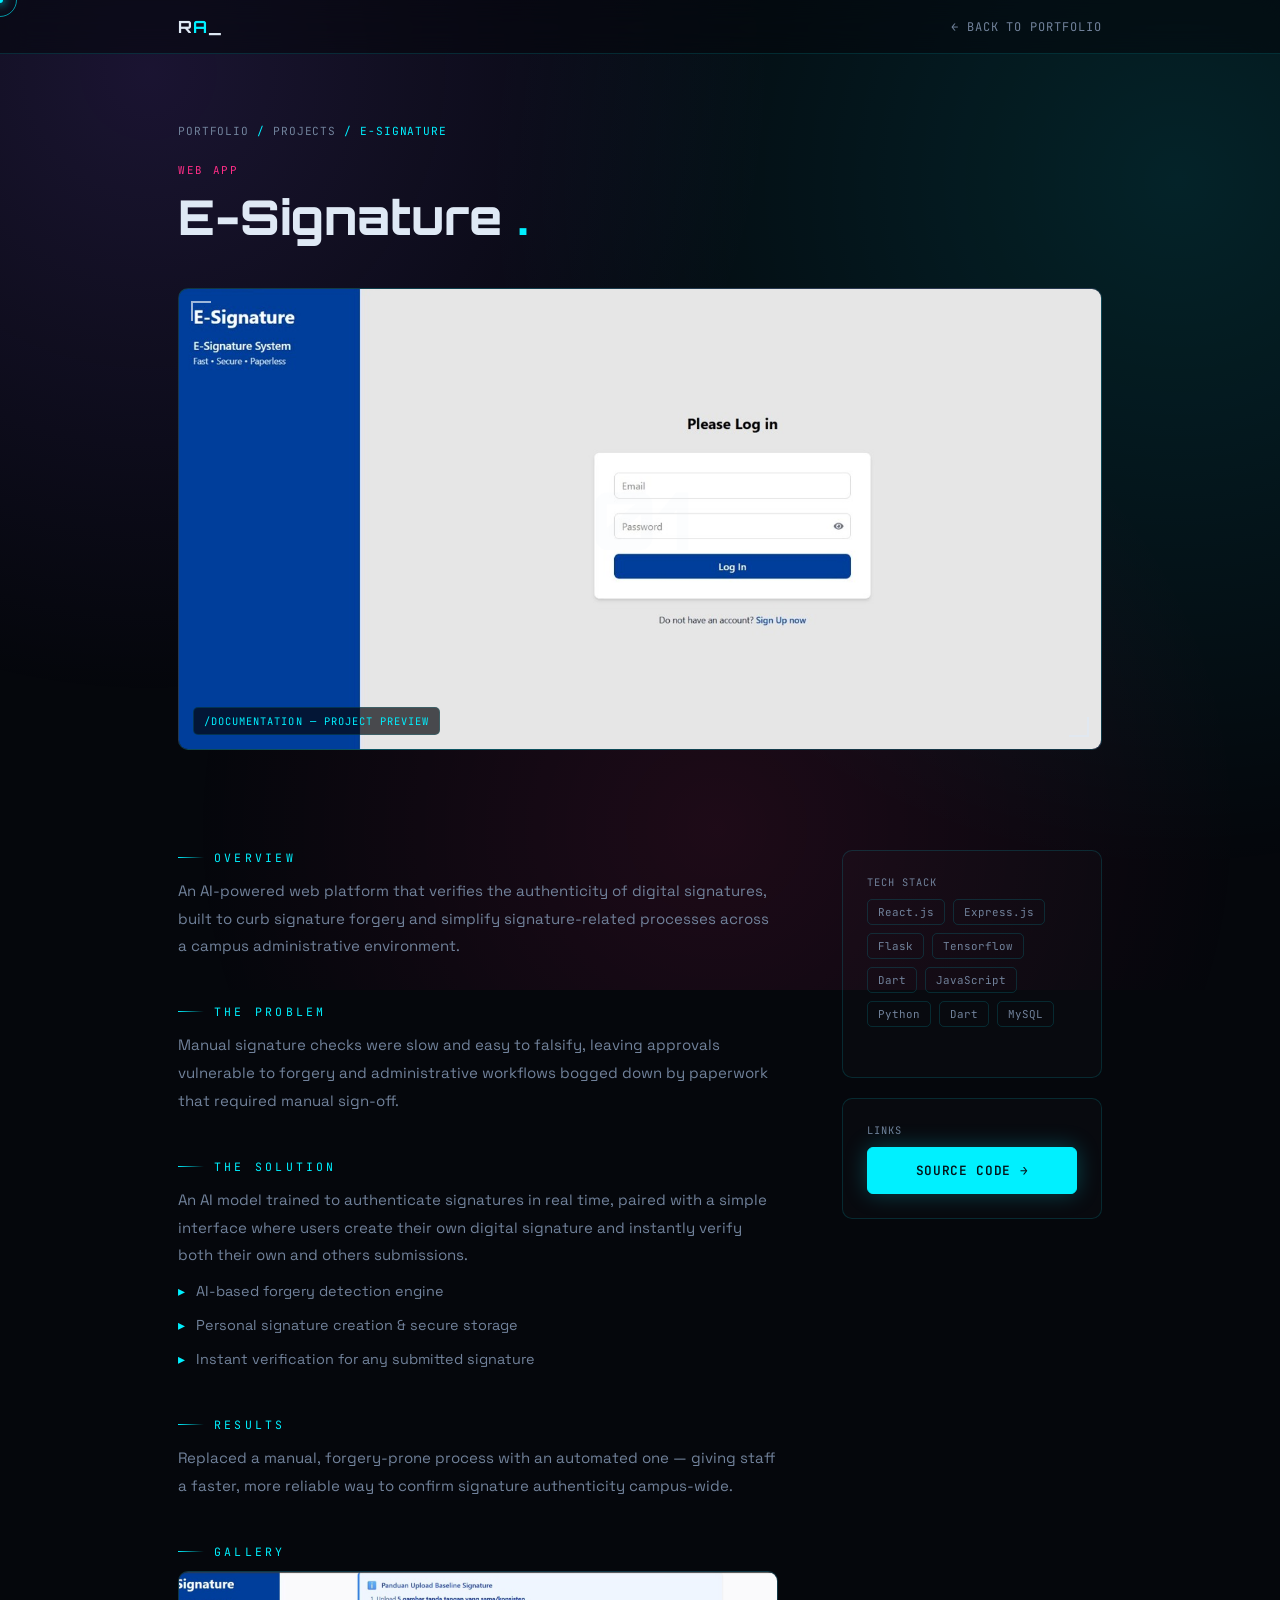
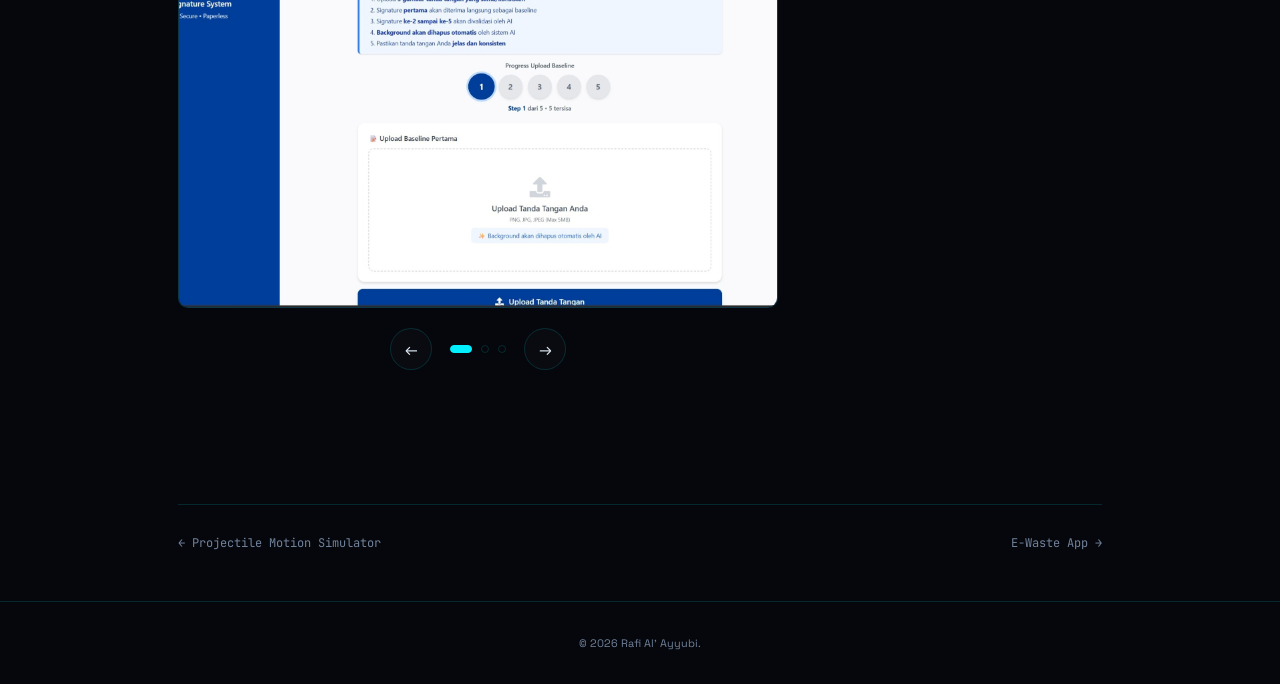
==== project.html @ 1286b6e8 "add files via upload" ====
<!DOCTYPE html>
<html lang="en">
<head>
<meta charset="UTF-8">
<meta name="viewport" content="width=device-width, initial-scale=1.0">
<title>Project Details — Rafi Al' Ayyubi</title>
<link rel="preconnect" href="https://fonts.googleapis.com">
<link href="https://fonts.googleapis.com/css2?family=Orbitron:wght@500;600;700;800&family=Space+Grotesk:wght@400;500;600;700&family=JetBrains+Mono:wght@400;500;600&display=swap" rel="stylesheet">
<link rel="stylesheet" href="css/style.css">
</head>
<body data-page="project">

<div class="decrypt-overlay" id="decryptOverlay">
  <div class="do-inner">
    [ <span id="doText">DECRYPTING_FILE</span> ]
    <div class="do-bar"><div class="do-bar-fill" id="doFill"></div></div>
  </div>
</div>

<div id="cursor-dot"></div>
<div id="cursor-ring"></div>

<header>
  <nav>
    <div class="logo">R<span>A</span>_</div>
    <a href="index.html" class="back-link"><span class="arrow">←</span> Back to Portfolio</a>
  </nav>
</header>

<main>
  <section class="doc-hero">
    <div class="wrap">
      <div class="breadcrumb anim-in" style="--d:.05s">Portfolio <span>/</span> Projects <span>/</span> <span id="crumbTitle">Case Study</span></div>
      <div class="doc-tag anim-in" style="--d:.12s" id="docTag">Web App</div>
      <h1 class="doc-title anim-in" style="--d:.2s" id="docTitle">Project Title <span class="accent">.</span></h1>
      <p class="doc-summary anim-in" style="--d:.3s" id="docSummary">Short project summary goes here.</p>

      <div class="doc-photo anim-in" style="--d:.4s">
        <img class="doc-cover-img" id="docCoverImg" alt="" onerror="this.remove();">
        <div class="glyph" id="docGlyph">01</div>
        <span class="corner tl"></span><span class="corner br"></span>
        <div class="doc-photo-tag">/documentation — project preview</div>
      </div>
    </div>
  </section>

  <section class="wrap doc-body">
    <div class="doc-main">
      <div class="doc-section anim-in" style="--d:.1s">
        <div class="eyebrow">Overview</div>
        <p id="docOverview"></p>
      </div>
      <div class="doc-section anim-in" style="--d:.16s">
        <div class="eyebrow">The Problem</div>
        <p id="docProblem"></p>
      </div>
      <div class="doc-section anim-in" style="--d:.22s">
        <div class="eyebrow">The Solution</div>
        <p id="docSolution"></p>
        <ul id="docSolutionList"></ul>
      </div>
      <div class="doc-section anim-in" style="--d:.28s">
        <div class="eyebrow">Results</div>
        <p id="docResults"></p>
      </div>
      <div class="doc-section anim-in" style="--d:.34s" id="gallerySection">
        <div class="eyebrow">Gallery</div>
        <div class="doc-gallery" id="docGallery">
          <div class="gallery-viewport">
            <div class="glitch-stage" id="galleryStage"></div>
          </div>
          <div class="gallery-controls">
            <button class="c-arrow" id="galPrev" aria-label="Previous image">←</button>
            <div class="carousel-dots" id="galDots"></div>
            <button class="c-arrow" id="galNext" aria-label="Next image">→</button>
          </div>
        </div>
      </div>
    </div>

    <aside class="doc-side anim-in" style="--d:.2s">
      <div class="side-card">
        <div class="k">Tech Stack</div>
        <div class="stack-row" id="docStack"></div>
      </div>
      <div class="side-card">
        <div class="k">Links</div>
        <a href="#" id="sourceLink" class="btn btn-primary">Source Code →</a>
      </div>
    </aside>
  </section>

  <section class="wrap">
    <div class="doc-nav-footer">
      <a href="index.html#projects" id="prevProject">← Previous Project</a>
      <a href="index.html#projects" id="nextProject">Next Project →</a>
    </div>
  </section>
</main>

<footer>
  <p>© 2026 Rafi Al' Ayyubi.</p>
</footer>

<script src="js/cursor.js"></script>
<script src="js/gallery.js"></script>
<script src="js/project.js"></script>
</body>
</html>
---- css/style.css ----
:root{
  --void:#05070c;
  --panel:#0c1119;
  --panel-2:#111826;
  --panel-border: rgba(0,240,255,.14);
  --cyan:#00f0ff;
  --magenta:#ff2d87;
  --violet:#8b5cf6;
  --text:#dfe9f5;
  --muted:#71829b;
  --mono:'JetBrains Mono', monospace;
  --display:'Orbitron', sans-serif;
  --body:'Space Grotesk', sans-serif;
  --radius: 10px;
  --maxw: 1180px;
}

body[data-page="project"], body[data-page="resume"]{ --maxw: 980px; }

*{margin:0;padding:0;box-sizing:border-box;}
html{scroll-behavior:smooth;}

body{
  background:var(--void);
  color:var(--text);
  font-family:var(--body);
  overflow-x:hidden;
  cursor:none;
}
body::before{
  content:'';
  position:fixed; inset:-10%;
  z-index:-1;
  background-image:
    radial-gradient(circle at 18% 15%, rgba(139,92,246,.16), transparent 40%),
    radial-gradient(circle at 85% 25%, rgba(0,240,255,.12), transparent 45%),
    radial-gradient(circle at 55% 85%, rgba(255,45,135,.10), transparent 42%);
  animation: ambientDrift 26s ease-in-out infinite alternate;
  pointer-events:none;
}
@keyframes ambientDrift{
  0%{ transform:translate(0,0) scale(1); }
  100%{ transform:translate(-3%,3%) scale(1.08); }
}

@media (hover:none), (pointer:coarse){ body{cursor:auto;} }

::selection{background:var(--magenta); color:#05070c;}

a{color:inherit; text-decoration:none;}
ul{list-style:none;}
img{max-width:100%; display:block;}
button{font-family:inherit; cursor:none;}
@media (hover:none), (pointer:coarse){ button{cursor:pointer;} }

.wrap{max-width:var(--maxw); margin:0 auto; padding:0 28px;}

.eyebrow{
  font-family:var(--mono);
  font-size:.72rem;
  letter-spacing:.28em;
  text-transform:uppercase;
  color:var(--cyan);
  display:flex; align-items:center; gap:10px;
  margin-bottom:14px;
}
.eyebrow::before{
  content:'';
  width:26px; height:1px;
  background:linear-gradient(90deg, var(--cyan), transparent);
  animation: lineGlow 4.2s ease-in-out infinite;
}
@keyframes lineGlow{ 0%,100%{opacity:.5;} 50%{opacity:1;} }

.section-title{
  font-family:var(--display);
  font-weight:700;
  font-size:clamp(1.7rem, 3.4vw, 2.5rem);
  letter-spacing:.01em;
  line-height:1.15;
}
.section-title span{color:var(--cyan);}

.section{
  padding:120px 0;
  position:relative;
  border-top:1px solid rgba(255,255,255,.04);
}

.reveal{opacity:0; transform:translateY(28px); transition:opacity .7s ease, transform .7s ease;}
.reveal.in{opacity:1; transform:translateY(0);}


.anim-in{ opacity:0; transform:translateY(24px); }
body.loaded .anim-in{
  animation: fadeUp .8s cubic-bezier(.16,.84,.44,1) forwards;
  animation-delay: var(--d, 0s);
}
@keyframes fadeUp{ to{ opacity:1; transform:none; } }

@media (prefers-reduced-motion: reduce){
  *{animation:none !important; transition:none !important;}
  .reveal, .anim-in{opacity:1 !important; transform:none !important;}
  #preloader, .page-transition, .decrypt-overlay, .scan-overlay, .scan-line{display:none !important;}
  .resume-sheet{clip-path:none !important;}
}


#preloader{
  position:fixed; inset:0; z-index:10001;
  background:var(--void);
  display:flex; align-items:center; justify-content:center;
  transition:opacity .6s ease, visibility .6s ease;
}
#preloader.done{ opacity:0; visibility:hidden; pointer-events:none; }
.pre-inner{text-align:center;}
.pre-logo{font-family:var(--display); font-weight:700; font-size:1.7rem; margin-bottom:20px; letter-spacing:.05em;}
.pre-logo span{color:var(--cyan);}
.pre-line{font-family:var(--mono); font-size:.78rem; color:var(--muted); margin-bottom:18px;}
.pre-bar{width:220px; height:2px; background:var(--panel-2); margin:0 auto; overflow:hidden; border-radius:2px;}
.pre-bar-fill{height:100%; width:0%; background:linear-gradient(90deg,var(--violet),var(--cyan)); box-shadow:0 0 10px var(--cyan);}
.pre-pct{font-family:var(--mono); font-size:.68rem; color:var(--cyan); margin-top:10px; letter-spacing:.1em;}


.page-transition{
  position:fixed; inset:0; z-index:10000;
  background:var(--void);
  display:flex; align-items:center; justify-content:center;
  clip-path: circle(0% at 50% 50%);
  transition: clip-path .6s cubic-bezier(.65,0,.35,1);
  pointer-events:none;
}
.page-transition.active{ clip-path: circle(150% at 50% 50%); pointer-events:all; }
.pt-inner{ text-align:center; font-family:var(--mono); color:var(--cyan); letter-spacing:.14em; text-transform:uppercase; font-size:.8rem; }
.pt-bar{ width:220px; height:2px; background:var(--panel-2); margin:14px auto 0; overflow:hidden; border-radius:2px; }
.pt-bar-fill{ height:100%; width:0%; background:linear-gradient(90deg,var(--cyan),var(--magenta)); box-shadow:0 0 10px var(--cyan); transition:width .2s linear; }


.decrypt-overlay{
  position:fixed; inset:0; z-index:10000; background:var(--void);
  display:flex; align-items:center; justify-content:center;
  clip-path: circle(150% at 50% 50%);
  transition: clip-path .65s cubic-bezier(.65,0,.35,1);
}
.decrypt-overlay.reveal{ clip-path: circle(0% at 50% 50%); }
.do-inner{ text-align:center; font-family:var(--mono); color:var(--cyan); letter-spacing:.14em; text-transform:uppercase; font-size:.8rem; }
.do-bar{ width:220px; height:2px; background:var(--panel-2); margin:14px auto 0; overflow:hidden; border-radius:2px; }
.do-bar-fill{ height:100%; width:0%; background:linear-gradient(90deg,var(--cyan),var(--magenta)); box-shadow:0 0 10px var(--cyan); transition:width .18s linear; }


.scan-overlay{
  position:fixed; inset:0; z-index:10000; background:var(--void);
  display:flex; align-items:center; justify-content:center;
  clip-path: inset(0 0 0 0);
  transition: clip-path .9s cubic-bezier(.65,0,.35,1);
}
.scan-overlay.reveal{ clip-path: inset(100% 0 0 0); }
.so-inner{
  position:relative; z-index:2; text-align:center; font-family:var(--mono);
  color:var(--cyan); letter-spacing:.14em; text-transform:uppercase; font-size:.8rem;
}
.so-bar{ width:220px; height:2px; background:var(--panel-2); margin:14px auto 0; overflow:hidden; border-radius:2px; }
.so-bar-fill{ height:100%; width:0%; background:linear-gradient(90deg,var(--cyan),var(--magenta)); box-shadow:0 0 10px var(--cyan); transition:width .18s linear; }


#cursor-dot, #cursor-ring{
  position:fixed; top:0; left:0;
  pointer-events:none;
  border-radius:50%;
  z-index:9999;
  transform:translate(-50%,-50%);
}
#cursor-dot{
  width:6px; height:6px;
  background:var(--cyan);
  box-shadow:0 0 8px var(--cyan), 0 0 16px var(--cyan);
}
#cursor-ring{
  width:34px; height:34px;
  border:1px solid var(--cyan);
  opacity:.6;
  transition:width .2s, height .2s, border-color .2s, opacity .2s;
}
#cursor-ring.active{
  width:52px; height:52px;
  border-color:var(--magenta);
  background:rgba(255,45,135,.06);
}
@media (hover:none), (pointer:coarse){
  #cursor-dot, #cursor-ring{display:none;}
}


#scroll-progress{
  position:fixed; top:0; left:0; height:2px; width:0%;
  background:linear-gradient(90deg, var(--cyan), var(--violet), var(--magenta));
  box-shadow:0 0 10px var(--cyan);
  z-index:9998;
}


header{
  position:fixed; top:0; left:0; right:0; z-index:500;
  backdrop-filter: blur(14px);
  background:rgba(5,7,12,.55);
  border-bottom:1px solid var(--panel-border);
}
body[data-page="project"] header, body[data-page="resume"] header{ position:sticky; }

nav{
  max-width:var(--maxw); margin:0 auto; padding:16px 28px;
  display:flex; align-items:center; justify-content:space-between;
}
.logo{
  font-family:var(--display); font-weight:700; font-size:1.05rem;
  letter-spacing:.05em;
}
.logo span{color:var(--cyan);}
.nav-links{display:flex; gap:34px; align-items:center;}
.nav-links a{
  font-family:var(--mono); font-size:.78rem; letter-spacing:.08em;
  text-transform:uppercase; color:var(--muted);
  position:relative; padding-bottom:4px;
  transition:color .25s;
}
.nav-links a::after{
  content:''; position:absolute; left:0; bottom:0; height:1px; width:0;
  background:var(--cyan); box-shadow:0 0 8px var(--cyan);
  transition:width .25s;
}
.nav-links a:hover, .nav-links a.active{color:var(--text);}
.nav-links a:hover::after, .nav-links a.active::after{width:100%;}

.status-pill{
  display:flex; align-items:center; gap:8px;
  font-family:var(--mono); font-size:.68rem; letter-spacing:.1em;
  color:var(--muted); text-transform:uppercase;
  border:1px solid var(--panel-border); padding:6px 12px; border-radius:20px;
}
.status-dot{
  width:7px; height:7px; border-radius:50%; background:#3cff9a;
  box-shadow:0 0 8px #3cff9a;
  animation:blink 1.6s infinite;
}
@keyframes blink{ 0%,100%{opacity:1;} 50%{opacity:.25;} }

.menu-toggle{display:none; flex-direction:column; gap:5px; background:none; border:none;}
.menu-toggle span{width:22px; height:2px; background:var(--cyan);}

.back-link{
  font-family:var(--mono); font-size:.75rem; letter-spacing:.08em; text-transform:uppercase;
  color:var(--muted); display:flex; align-items:center; gap:8px; transition:color .25s;
}
.back-link:hover{color:var(--cyan);}
.back-link .arrow{animation:arrowNudgeBack 1.8s ease-in-out infinite; display:inline-block;}
@keyframes arrowNudgeBack{ 0%,100%{transform:translateX(0);} 50%{transform:translateX(-5px);} }

@media (max-width: 860px){
  .nav-links{
    position:fixed; top:64px; right:0; left:0;
    background:var(--panel); border-bottom:1px solid var(--panel-border);
    flex-direction:column; padding:24px 28px; gap:20px;
    transform:translateY(-140%); transition:transform .35s ease;
  }
  .nav-links.open{transform:translateY(0);}
  .menu-toggle{display:flex;}
  .status-pill{display:none;}
}


.btn{
  font-family:var(--mono); font-size:.8rem; letter-spacing:.05em; text-transform:uppercase;
  padding:14px 26px; border-radius:6px; display:inline-flex; align-items:center; justify-content:center; gap:10px;
  transition:transform .25s, box-shadow .25s, background .25s, color .25s;
}
.btn-primary{
  background:var(--cyan); color:#04141a; font-weight:600; border:1px solid var(--cyan);
  box-shadow:0 0 22px rgba(0,240,255,.25);
}
.btn-primary:hover{transform:translateY(-3px); box-shadow:0 8px 30px rgba(0,240,255,.45);}
.btn-ghost{
  border:1px solid var(--panel-border); color:var(--text); background:rgba(255,255,255,.02);
}
.btn-ghost:hover{border-color:var(--cyan); color:var(--cyan); transform:translateY(-3px);}


.hero{
  min-height:100vh;
  display:flex; align-items:center;
  padding:140px 0 80px;
  position:relative;
}
.hero::before{
  content:'';
  position:absolute; inset:0;
  background-image:
    linear-gradient(rgba(0,240,255,.05) 1px, transparent 1px),
    linear-gradient(90deg, rgba(0,240,255,.05) 1px, transparent 1px);
  background-size:42px 42px;
  mask-image: radial-gradient(ellipse 60% 60% at 50% 40%, black 10%, transparent 75%);
  pointer-events:none;
  animation: gridDrift 34s linear infinite;
}
@keyframes gridDrift{ to{ background-position:42px 42px; } }
.hero-inner{position:relative; z-index:2; max-width:820px;}

.term-bar{
  display:inline-flex; align-items:center; gap:7px;
  font-family:var(--mono); font-size:.7rem; color:var(--muted);
  border:1px solid var(--panel-border); border-radius:6px 6px 0 0;
  background:var(--panel); padding:8px 14px; margin-bottom:0;
}
.term-dot{width:8px; height:8px; border-radius:50%;}
.term-dot.r{background:#ff5f56;} .term-dot.y{background:#ffbd2e;} .term-dot.g{background:#27c93f;}

.term-line{
  font-family:var(--mono); font-size:.85rem; color:var(--cyan);
  background:var(--panel); border:1px solid var(--panel-border); border-top:none;
  padding:10px 14px 22px; border-radius:0 0 6px 6px; margin-bottom:26px;
}
.term-line .prompt{color:var(--muted);}
#term-type::after{
  content:'▍'; margin-left:2px; color:var(--cyan); animation:caret 1s step-end infinite;
}
@keyframes caret{ 50%{opacity:0;} }

.hero h1{
  font-family:var(--display); font-weight:800;
  font-size:clamp(2.6rem, 7vw, 4.6rem);
  line-height:1.04; letter-spacing:.01em;
  position:relative; display:inline-block;
}
.hero h1 .glitch{
  position:relative;
  background:linear-gradient(120deg, var(--cyan), var(--violet) 55%, var(--magenta));
  -webkit-background-clip:text; background-clip:text; color:transparent;
}
.hero h1 .glitch::before, .hero h1 .glitch::after{
  content:attr(data-text);
  position:absolute; left:0; top:0; width:100%; height:100%;
  background:linear-gradient(120deg, var(--cyan), var(--violet) 55%, var(--magenta));
  -webkit-background-clip:text; background-clip:text; color:transparent;
  opacity:.7;
}
.hero h1 .glitch::before{ animation:glitch-1 4.5s infinite linear; clip-path: inset(0 0 55% 0); }
.hero h1 .glitch::after{ animation:glitch-2 4.5s infinite linear; clip-path: inset(55% 0 0 0); }
@keyframes glitch-1{
  0%,90%,100%{transform:translate(0,0);} 91%{transform:translate(-3px,-1px);} 93%{transform:translate(3px,1px);} 95%{transform:translate(-2px,1px);} 97%{transform:translate(2px,-1px);}
}
@keyframes glitch-2{
  0%,90%,100%{transform:translate(0,0);} 91%{transform:translate(3px,1px);} 93%{transform:translate(-3px,-1px);} 95%{transform:translate(2px,-1px);} 97%{transform:translate(-2px,1px);}
}

.role-line{
  font-family:var(--mono); font-size:clamp(1rem,2.2vw,1.25rem);
  color:var(--muted); margin:20px 0 26px;
}
.role-line span{color:var(--text);}
#role-type::after{
  content:'|'; color:var(--magenta); margin-left:2px; animation:caret 1s step-end infinite;
}

.hero p.lede{
  color:var(--muted); font-size:1.02rem; line-height:1.75; max-width:560px; margin-bottom:36px;
}

.btn-row{display:flex; gap:16px; flex-wrap:wrap;}

.scroll-cue{
  position:absolute; bottom:26px; left:50%; transform:translateX(-50%);
  font-family:var(--mono); font-size:.65rem; letter-spacing:.2em; color:var(--muted);
  text-align:center;
}
.scroll-cue .line{width:1px; height:34px; background:linear-gradient(var(--cyan), transparent); margin:8px auto 0; animation:cue 2s infinite;}
@keyframes cue{0%{opacity:0;} 30%{opacity:1;} 100%{opacity:0; transform:scaleY(1.1);}}


.about-grid{
  display:grid; grid-template-columns: 300px 1fr; gap:64px; align-items:start;
}
@media (max-width: 760px){ .about-grid{grid-template-columns:1fr; gap:40px;} }

.photo-frame{
  position:relative; width:100%; aspect-ratio:1/1.05;
  border:1px solid var(--panel-border); border-radius:var(--radius);
  background:linear-gradient(160deg, var(--panel), var(--panel-2));
  display:flex; align-items:center; justify-content:center;
  overflow:hidden;
}
.photo-frame img{width:100%; height:100%; object-fit:cover;}
.photo-frame .avatar-placeholder{
  width:100%; height:100%;
  display:flex; align-items:center; justify-content:center;
  color:var(--cyan); opacity:.5;
}
.photo-frame .avatar-placeholder svg{width:44%; height:44%;}
.corner{
  position:absolute; width:18px; height:18px; border-color:var(--cyan); opacity:.8;
  animation: cornerPulse 3.6s ease-in-out infinite;
}
.corner.tl{top:10px; left:10px; border-top:2px solid; border-left:2px solid;}
.corner.tr{top:10px; right:10px; border-top:2px solid; border-right:2px solid; animation-delay:.4s;}
.corner.bl{bottom:10px; left:10px; border-bottom:2px solid; border-left:2px solid; animation-delay:.8s;}
.corner.br{bottom:10px; right:10px; border-bottom:2px solid; border-right:2px solid; animation-delay:1.2s;}
@keyframes cornerPulse{ 0%,100%{opacity:.45;} 50%{opacity:1;} }
.photo-tag{
  position:absolute; bottom:14px; left:14px; right:14px;
  font-family:var(--mono); font-size:.65rem; color:var(--cyan);
  letter-spacing:.1em; text-transform:uppercase;
  background:rgba(5,7,12,.7); border:1px solid var(--panel-border);
  padding:6px 10px; border-radius:5px;
}

.about-copy h3{
  font-family:var(--display); font-size:1.05rem; color:var(--text); margin-bottom:6px;
}
.about-copy .name-big{
  font-family:var(--display); font-weight:700; font-size:clamp(1.6rem,3vw,2.1rem);
  margin-bottom:18px;
}
.about-copy .name-big .accent{color:var(--cyan);}
.about-copy p{color:var(--muted); line-height:1.85; margin-bottom:16px; font-size:.98rem;}
.about-copy p strong{color:var(--text); font-weight:600;}

.meta-grid{
  display:grid; grid-template-columns:repeat(2,1fr); gap:14px; margin-top:28px;
}
.meta-item{
  border:1px solid var(--panel-border); border-radius:8px; padding:14px 16px;
  background:rgba(255,255,255,.015);
}
.meta-item .k{font-family:var(--mono); font-size:.65rem; color:var(--muted); text-transform:uppercase; letter-spacing:.1em; margin-bottom:6px;}
.meta-item .v{font-size:.92rem; color:var(--text); font-weight:500;}

/* stats strip */
.stats-strip{
  margin-top:56px; display:grid; grid-template-columns:repeat(2,1fr); gap:1px;
  border:1px solid var(--panel-border); border-radius:var(--radius); overflow:hidden;
}
.stat{
  background:var(--panel); padding:26px 18px; text-align:center;
}
.stat .num{
  font-family:var(--display); font-weight:700; font-size:clamp(1.6rem,3vw,2.2rem); color:var(--cyan);
}
.stat .lbl{font-family:var(--mono); font-size:.65rem; letter-spacing:.08em; text-transform:uppercase; color:var(--muted); margin-top:6px;}
@media (max-width:640px){ .stats-strip{grid-template-columns:repeat(2,1fr);} }


.skills-grid{display:grid; grid-template-columns:1fr 1fr; gap:34px 56px; margin-top:50px;}
@media (max-width:700px){ .skills-grid{grid-template-columns:1fr;} }

.skill-row .top{display:flex; justify-content:space-between; align-items:baseline; margin-bottom:10px;}
.skill-row .name{font-family:var(--body); font-weight:600; font-size:.95rem;}
.skill-row .pct{font-family:var(--mono); font-size:.8rem; color:var(--cyan);}
.bar-track{
  position:relative; width:100%; height:8px; border-radius:5px;
  background:var(--panel-2); border:1px solid var(--panel-border); overflow:hidden;
}
.bar-fill{
  position:absolute; left:0; top:0; height:100%; width:0%;
  border-radius:5px;
  background:linear-gradient(90deg, var(--violet), var(--cyan));
  box-shadow:0 0 12px rgba(0,240,255,.5);
  transition:width 1.4s cubic-bezier(.17,.84,.44,1);
}
.bar-fill::after{
  content:'';
  position:absolute; top:0; bottom:0; width:40%;
  background:linear-gradient(90deg, transparent, rgba(255,255,255,.55), transparent);
  animation:sheen 2.6s linear infinite;
}
@keyframes sheen{ 0%{ left:-40%; } 100%{ left:110%; } }

.tool-cloud{margin-top:60px;}
.tool-cloud .eyebrow{margin-bottom:20px;}
.tool-list{display:flex; flex-wrap:wrap; gap:12px;}
.tool-chip{
  font-family:var(--mono); font-size:.78rem; padding:9px 16px; border-radius:20px;
  border:1px solid var(--panel-border); color:var(--muted);
  transition:border-color .25s, color .25s, transform .25s;
  animation: chipBreathe 5s ease-in-out infinite;
}
.tool-chip:nth-child(2n){animation-delay:.6s;}
.tool-chip:nth-child(3n){animation-delay:1.2s;}
.tool-chip:nth-child(4n){animation-delay:1.8s;}
@keyframes chipBreathe{ 0%,100%{border-color:var(--panel-border);} 50%{border-color:rgba(0,240,255,.4);} }
.tool-chip:hover{border-color:var(--magenta); color:var(--text); transform:translateY(-2px);}


.carousel{position:relative; margin-top:50px;}
.carousel-viewport{overflow:hidden; border-radius:var(--radius);}
.carousel-track{display:flex; transition:transform .6s cubic-bezier(.65,0,.35,1);}
.slide{
  min-width:100%;
  display:grid; grid-template-columns:1.05fr 1fr; gap:0;
  border:1px solid var(--panel-border); border-radius:var(--radius); overflow:hidden;
  background:var(--panel);
  cursor:pointer;
  transition:border-color .3s;
}
.slide:hover{border-color:rgba(0,240,255,.35);}
@media (max-width:760px){ .slide{grid-template-columns:1fr;} }

.slide-visual{
  position:relative; min-height:280px; overflow:hidden;
  background:
    radial-gradient(circle at 30% 20%, rgba(0,240,255,.25), transparent 55%),
    radial-gradient(circle at 80% 80%, rgba(255,45,135,.22), transparent 55%),
    var(--panel-2);
  display:flex; align-items:center; justify-content:center;
}
.slide-visual::before{
  content:'';
  position:absolute; inset:0;
  background-image:linear-gradient(rgba(255,255,255,.04) 1px, transparent 1px), linear-gradient(90deg, rgba(255,255,255,.04) 1px, transparent 1px);
  background-size:28px 28px;
}

.slide-thumb{
  position:absolute; inset:0; width:100%; height:100%; object-fit:cover; z-index:0;
}
.slide-visual .glyph{
  font-family:var(--display); font-size:4.5rem; font-weight:800; color:rgba(223,233,245,.08);
  position:relative; z-index:1;
  animation: glyphFloat 6s ease-in-out infinite;
}
@keyframes glyphFloat{ 0%,100%{transform:translateY(0);} 50%{transform:translateY(-10px);} }
.slide-body{padding:42px 40px; display:flex; flex-direction:column; justify-content:center;}
.slide-body .tag{font-family:var(--mono); font-size:.68rem; color:var(--magenta); letter-spacing:.15em; text-transform:uppercase; margin-bottom:12px;}
.slide-body h3{font-family:var(--display); font-size:1.5rem; margin-bottom:14px;}
.slide-body p{color:var(--muted); line-height:1.75; margin-bottom:22px; font-size:.94rem;}
.stack-row{display:flex; flex-wrap:wrap; gap:8px; margin-bottom:26px;}
.stack-row span{
  font-family:var(--mono); font-size:.68rem; padding:5px 10px; border-radius:5px;
  border:1px solid var(--panel-border); color:var(--muted);
  animation: chipBreathe 5s ease-in-out infinite;
}
.stack-row span:nth-child(2n){animation-delay:.6s;}
.stack-row span:nth-child(3n){animation-delay:1.2s;}
.slide-links{display:flex; gap:22px;}
.slide-links a{
  font-family:var(--mono); font-size:.78rem; color:var(--cyan);
  border-bottom:1px solid transparent; padding-bottom:2px;
  transition:border-color .25s;
}
.slide-links a:hover{border-color:var(--cyan);}
.case-hint{
  margin-top:18px; display:inline-flex; align-items:center; gap:7px;
  font-family:var(--mono); font-size:.7rem; color:var(--muted); letter-spacing:.05em;
}
.case-hint .arrow{display:inline-block; color:var(--cyan); animation:arrowNudge 1.8s ease-in-out infinite;}
@keyframes arrowNudge{ 0%,100%{transform:translateX(0);} 50%{transform:translateX(5px);} }

.carousel-controls{
  display:flex; align-items:center; justify-content:space-between; margin-top:24px;
}
.carousel-dots{display:flex; gap:9px;}
.c-dot{
  width:8px; height:8px; border-radius:50%; border:1px solid var(--panel-border);
  background:transparent; transition:background .25s, border-color .25s, width .25s;
}
.c-dot.active{background:var(--cyan); border-color:var(--cyan); width:22px; border-radius:5px;}
.carousel-arrows{display:flex; gap:10px;}
.c-arrow{
  width:42px; height:42px; border-radius:50%; border:1px solid var(--panel-border);
  background:rgba(255,255,255,.02); color:var(--text);
  display:flex; align-items:center; justify-content:center; font-size:1rem;
  transition:border-color .25s, color .25s, transform .2s;
}
.c-arrow:hover{border-color:var(--cyan); color:var(--cyan); transform:scale(1.06);}


.exp-grid{
  display:grid;
  grid-template-columns:repeat(2, 1fr);
  gap:26px;
  margin-top:50px;
}
@media (max-width:700px){ .exp-grid{grid-template-columns:1fr;} }
.exp-card{
  border:1px solid var(--panel-border); border-radius:var(--radius);
  padding:30px 30px 26px; position:relative; overflow:hidden;
  background:linear-gradient(160deg, rgba(255,255,255,.02), transparent);
  transition:border-color .3s, transform .3s;
}
.exp-card::before{
  content:''; position:absolute; left:0; top:0; bottom:0; width:2px;
  background:linear-gradient(180deg, var(--cyan), var(--violet), var(--magenta), var(--cyan));
  background-size:100% 300%;
  animation: borderFlow 7s linear infinite;
}
.exp-card:nth-child(2)::before{animation-delay:-1.75s;}
.exp-card:nth-child(3)::before{animation-delay:-3.5s;}
.exp-card:nth-child(4)::before{animation-delay:-5.25s;}
@keyframes borderFlow{ 0%{background-position:0 0%;} 100%{background-position:0 100%;} }
.exp-card:hover{border-color:var(--panel-border); transform:translateY(-4px);}
.exp-date{
  font-family:var(--mono); font-size:.68rem; color:var(--cyan); letter-spacing:.1em;
  text-transform:uppercase; margin-bottom:12px; display:block;
}
.exp-role{font-family:var(--display); font-size:1.12rem; margin-bottom:4px;}
.exp-org{font-family:var(--body); font-size:.85rem; color:var(--magenta); margin-bottom:16px; font-weight:600;}
.exp-desc{color:var(--muted); font-size:.9rem; line-height:1.75;}
.exp-desc li{position:relative; padding-left:16px; margin-bottom:6px;}
.exp-desc li::before{content:'▸'; position:absolute; left:0; color:var(--cyan);}


.contact-wrap{
  display:grid; grid-template-columns:1fr 1fr; gap:60px; align-items:start; margin-top:50px;
}
@media (max-width:760px){ .contact-wrap{grid-template-columns:1fr;} }
.contact-copy p{color:var(--muted); line-height:1.8; margin-top:16px; max-width:440px;}
.contact-links{margin-top:30px; display:flex; flex-direction:column; gap:14px;}
.contact-links a{
  display:flex; align-items:center; gap:12px;
  font-family:var(--mono); font-size:.85rem; color:var(--text);
}
.contact-links a .ico{
  width:34px; height:34px; border-radius:50%; border:1px solid var(--panel-border);
  display:flex; align-items:center; justify-content:center; color:var(--cyan);
  animation: icoPulse 4s ease-in-out infinite;
}
.contact-links a:nth-child(2) .ico{animation-delay:.6s;}
.contact-links a:nth-child(3) .ico{animation-delay:1.2s;}
@keyframes icoPulse{ 0%,100%{box-shadow:0 0 0 rgba(0,240,255,0);} 50%{box-shadow:0 0 12px rgba(0,240,255,.4);} }

.field{margin-bottom:20px;}
.field label{
  display:block; font-family:var(--mono); font-size:.68rem; letter-spacing:.1em;
  text-transform:uppercase; color:var(--muted); margin-bottom:8px;
}
.field input, .field textarea{
  width:100%; background:var(--panel); border:1px solid var(--panel-border);
  border-radius:6px; padding:13px 14px; color:var(--text); font-family:var(--body); font-size:.9rem;
  transition:border-color .25s, box-shadow .25s;
}
.field input:focus, .field textarea:focus{
  outline:none; border-color:var(--cyan); box-shadow:0 0 0 3px rgba(0,240,255,.12);
}
.field textarea{resize:vertical; min-height:110px;}
.form-note{font-family:var(--mono); font-size:.7rem; color:var(--muted); margin-top:14px;}


.doc-hero{padding:70px 0 40px;}
.breadcrumb{
  font-family:var(--mono); font-size:.7rem; color:var(--muted); letter-spacing:.08em; text-transform:uppercase;
  margin-bottom:20px; display:flex; gap:8px; align-items:center;
}
.breadcrumb span{color:var(--cyan);}
.doc-tag{
  display:inline-block; font-family:var(--mono); font-size:.68rem; color:var(--magenta);
  letter-spacing:.15em; text-transform:uppercase; margin-bottom:14px;
}
.doc-title{font-family:var(--display); font-weight:800; font-size:clamp(2rem,5vw,3rem); line-height:1.1; margin-bottom:18px;}
.doc-title .accent{color:var(--cyan);}
.doc-summary{color:var(--muted); font-size:1rem; line-height:1.8; max-width:640px;}

.doc-photo{
  position:relative; margin-top:44px; border-radius:var(--radius); overflow:hidden;
  border:1px solid var(--panel-border); aspect-ratio:16/8; min-height:220px;
  background:
    radial-gradient(circle at 25% 25%, rgba(0,240,255,.22), transparent 55%),
    radial-gradient(circle at 80% 75%, rgba(255,45,135,.2), transparent 55%),
    var(--panel-2);
  display:flex; align-items:center; justify-content:center;
}
.doc-photo::before{
  content:''; position:absolute; inset:0;
  background-image:linear-gradient(rgba(255,255,255,.04) 1px, transparent 1px), linear-gradient(90deg, rgba(255,255,255,.04) 1px, transparent 1px);
  background-size:28px 28px;
}
.doc-cover-img{
  position:absolute; inset:0; width:100%; height:100%; object-fit:cover; z-index:0;
}
.doc-photo .glyph{ font-family:var(--display); font-weight:800; font-size:5rem; color:rgba(223,233,245,.1); position:relative; z-index:1; animation:glyphFloat 6s ease-in-out infinite; }
.doc-photo .corner{ position:absolute; width:20px; height:20px; border-color:var(--cyan); opacity:.7; animation:cornerPulse 3.6s ease-in-out infinite; z-index:2; }
.doc-photo .corner.tl{top:12px; left:12px; border-top:2px solid; border-left:2px solid;}
.doc-photo .corner.br{bottom:12px; right:12px; border-bottom:2px solid; border-right:2px solid; animation-delay:.8s;}
.doc-photo-tag{
  position:absolute; bottom:14px; left:14px; font-family:var(--mono); font-size:.65rem; color:var(--cyan);
  letter-spacing:.1em; text-transform:uppercase; background:rgba(5,7,12,.7);
  border:1px solid var(--panel-border); padding:6px 10px; border-radius:5px; z-index:2;
}

.doc-body{padding-top:60px; padding-bottom:90px; display:grid; grid-template-columns:1fr 260px; gap:64px;}
@media (max-width:800px){ .doc-body{grid-template-columns:1fr;} }

.doc-section{margin-bottom:44px;}
.doc-section .eyebrow{margin-bottom:12px;}
.doc-section h3{font-family:var(--display); font-size:1.2rem; margin-bottom:12px;}
.doc-section p{color:var(--muted); line-height:1.85; font-size:.94rem;}
.doc-section ul{margin-top:10px;}
.doc-section ul li{position:relative; padding-left:18px; color:var(--muted); line-height:1.8; margin-bottom:8px; font-size:.9rem;}
.doc-section ul li::before{content:'▸'; position:absolute; left:0; color:var(--cyan);}

.doc-side{position:sticky; top:100px; align-self:start;}
.side-card{
  border:1px solid var(--panel-border); border-radius:var(--radius); padding:24px;
  background:rgba(255,255,255,.015); margin-bottom:20px;
}
.side-card .k{font-family:var(--mono); font-size:.65rem; letter-spacing:.1em; text-transform:uppercase; color:var(--muted); margin-bottom:10px;}
.side-card .btn{width:100%; margin-bottom:12px;}
.side-card .btn:last-child{margin-bottom:0;}

.doc-nav-footer{
  display:flex; justify-content:space-between; align-items:center; padding:30px 0;
  border-top:1px solid var(--panel-border); flex-wrap:wrap; gap:14px;
}
.doc-nav-footer a{
  font-family:var(--mono); font-size:.75rem; color:var(--muted); display:flex; align-items:center; gap:8px;
  transition:color .25s;
}
.doc-nav-footer a:hover{color:var(--cyan);}


.glitch-stage{position:relative; width:100%; height:100%;}
.glitch-img{
  position:absolute; inset:0; width:100%; height:100%; object-fit:cover;
  opacity:0; transition:opacity .45s ease;
}
.glitch-img.active{opacity:1;}


.glitch-stage.glitching .glitch-img.active{
  animation: glitchBurst .35s steps(2, end);
}
.glitch-stage.glitching::after{
  content:''; position:absolute; inset:0; z-index:2; pointer-events:none;
  background:repeating-linear-gradient(0deg, rgba(0,240,255,.1) 0 2px, transparent 2px 4px);
  animation: glitchScan .35s steps(3, end);
}
@keyframes glitchBurst{
  0%{ clip-path: inset(0 0 0 0); transform:translate(0,0); filter:none; }
  20%{ clip-path: inset(12% 0 58% 0); transform:translate(-4px,0); filter:hue-rotate(20deg); }
  40%{ clip-path: inset(68% 0 6% 0); transform:translate(4px,0); }
  60%{ clip-path: inset(30% 0 40% 0); transform:translate(-2px,0); filter:hue-rotate(-15deg); }
  80%{ clip-path: inset(0 0 0 0); transform:translate(2px,0); }
  100%{ clip-path: inset(0 0 0 0); transform:translate(0,0); filter:none; }
}
@keyframes glitchScan{ 0%{opacity:.6;} 50%{opacity:.15;} 100%{opacity:0;} }


.doc-gallery{margin-top:6px;}
.gallery-viewport{
  position:relative; border-radius:var(--radius); overflow:hidden;
  border:1px solid var(--panel-border); aspect-ratio:16/9; background:var(--panel-2);
}
.gallery-controls{
  display:flex; align-items:center; justify-content:center; gap:18px; margin-top:20px;
}

.exp-visual{
  position:relative;
  margin:-30px -30px 20px;
  aspect-ratio:8/6;
  overflow:hidden;
  background:var(--panel-2);
  border-bottom:1px solid var(--panel-border);
}



footer{
  border-top:1px solid var(--panel-border); padding:34px 0; margin-top:20px;
}
.footer-inner{
  display:flex; justify-content:space-between; align-items:center; flex-wrap:wrap; gap:14px;
}
.footer-inner p{font-family:var(--mono); font-size:.72rem; color:var(--muted);}
.footer-inner .to-top{
  font-family:var(--mono); font-size:.72rem; color:var(--cyan); display:flex; align-items:center; gap:8px;
}
body[data-page="project"] footer p, body[data-page="resume"] footer p{ text-align:center; font-size:.68rem; color:var(--muted); }


.resume-hero{padding:70px 0 24px;}

.resume-viewer-wrap{padding-bottom:90px;}

.viewer-bar{
  display:flex; align-items:center; gap:10px;
  font-family:var(--mono); font-size:.72rem; color:var(--muted);
  border:1px solid var(--panel-border); border-radius:8px 8px 0 0;
  background:var(--panel); padding:12px 16px;
}
.viewer-filename{margin-left:2px;}
.viewer-pdf-btn{
  margin-left:auto;
  font-family:var(--mono); font-size:.7rem; letter-spacing:.05em; text-transform:uppercase;
  color:var(--cyan); border:1px solid var(--panel-border); padding:6px 12px; border-radius:5px;
  transition:border-color .25s, background .25s;
}
.viewer-pdf-btn:hover{border-color:var(--cyan); background:rgba(0,240,255,.08);}


.resume-sheet-wrap{position:relative;}
.resume-sheet{
  --text:#1b2430;
  --muted:#4b5768;
  --panel:#ffffff;
  --panel-2:#eef0f4;
  --panel-border:rgba(20,30,45,.14);
  background:#f5f3ee;
  color:var(--text);
  border-radius:0 0 8px 8px;
  padding:52px 56px 60px;
  box-shadow:0 30px 70px rgba(0,0,0,.5), 0 0 0 1px rgba(0,240,255,.08);
  clip-path: inset(0 0 100% 0);
  transition: clip-path 3.2s cubic-bezier(.4,0,.2,1);
}
.resume-sheet.scanned{ clip-path: inset(0 0 0% 0); }
@media (max-width:640px){ .resume-sheet{padding:36px 22px 44px;} }

.scan-line{
  position:absolute; left:0; right:0; top:0; height:3px;
  background:linear-gradient(90deg, transparent, var(--cyan), transparent);
  box-shadow:0 0 20px var(--cyan), 0 0 40px rgba(0,240,255,.55);
  opacity:0; pointer-events:none; z-index:5;
}
.scan-line.active{
  opacity:1;
  animation: scanSweep 3.2s cubic-bezier(.4,0,.2,1) forwards;
}
@keyframes scanSweep{ from{ top:0; } to{ top:100%; } }

.sheet-header{display:flex; justify-content:space-between; align-items:flex-start; gap:20px; flex-wrap:wrap;}
.sheet-name{font-family:var(--display); font-weight:800; font-size:clamp(1.5rem,3.4vw,2.1rem); letter-spacing:.01em; color:var(--text);}
.sheet-contact{font-family:var(--body); font-size:.88rem; color:var(--muted); margin-top:8px;}
.sheet-contact a{color:var(--cyan); border-bottom:1px solid transparent; transition:border-color .2s;}
.sheet-contact a:hover{border-color:var(--cyan);}

.mini-terminal{
  margin-top:28px;
  border:1px solid var(--panel-border); border-radius:8px; overflow:hidden;
  background:var(--panel);
}
.mt-output{
  height:220px; overflow-y:auto; padding:14px 16px;
  font-family:var(--mono); font-size:.8rem; line-height:1.7;
}
.mt-output::-webkit-scrollbar{width:6px;}
.mt-output::-webkit-scrollbar-thumb{background:var(--panel-border); border-radius:3px;}
.mt-line{color:var(--muted); white-space:pre-wrap; word-break:break-word;}
.mt-line.mt-system{color:var(--text);}
.mt-line.mt-echo{color:var(--cyan);}
.mt-line.mt-echo::before{content:'guest@portfolio:~$ '; color:var(--muted);}
.mt-line.mt-error{color:var(--magenta);}
.mt-input-row{
  display:flex; align-items:center; gap:8px;
  border-top:1px solid var(--panel-border); padding:10px 16px;
  font-family:var(--mono); font-size:.8rem;
}
.mt-prompt{color:var(--muted); white-space:nowrap;}
.mt-input{
  flex:1; background:transparent; border:none; outline:none;
  color:var(--cyan); font-family:var(--mono); font-size:.8rem;
  caret-color:var(--cyan);
}
.mt-input:focus, .mt-input:focus-visible{
  outline:none;
}

.sheet-photo{
  width:110px; height:110px; flex-shrink:0;
  border-radius:6px; overflow:hidden;
  border:1px solid var(--panel-border);
}
.sheet-photo img{
  width:100%; height:100%; object-fit:cover; display:block;
}
@media (max-width:640px){
  .sheet-photo{width:88px; height:88px;}
}

.sheet-rule{border:none; border-top:1px solid var(--panel-border); margin:26px 0;}

.sheet-section .sheet-heading{
  font-family:var(--display); font-weight:700; font-size:.92rem; letter-spacing:.06em;
  text-transform:uppercase; color:var(--cyan); margin-bottom:14px;
  padding-bottom:8px; border-bottom:1px solid var(--panel-border);
}
.sheet-section p{color:var(--muted); line-height:1.85; font-size:.92rem;}

.sheet-cols{
  display:grid; grid-template-columns:repeat(4, 1fr); gap:10px 18px; list-style:none;
}
@media (max-width:640px){ .sheet-cols{grid-template-columns:repeat(2, 1fr);} }
.sheet-cols li{
  position:relative; padding-left:16px; font-family:var(--body); font-size:.88rem; color:var(--text);
}
.sheet-cols li::before{content:'▸'; position:absolute; left:0; color:var(--cyan);}

.sheet-list{list-style:none;}
.sheet-list li{
  position:relative; padding-left:18px; color:var(--muted); line-height:1.75; margin-bottom:8px; font-size:.9rem;
}
.sheet-list li::before{content:'▸'; position:absolute; left:0; color:var(--cyan);}
.sheet-list strong{color:var(--text);}

.sheet-entry{margin-bottom:26px;}
.sheet-entry:last-child{margin-bottom:0;}
.sheet-entry-head{display:flex; justify-content:space-between; align-items:baseline; gap:16px; flex-wrap:wrap;}
.sheet-entry-title{font-family:var(--body); font-weight:700; font-size:.98rem; color:var(--text);}
.sheet-entry-date{font-family:var(--mono); font-size:.72rem; color:var(--cyan); letter-spacing:.05em; white-space:nowrap;}
.sheet-entry-loc{font-family:var(--body); font-size:.82rem; color:var(--muted); margin:2px 0 12px;}

a:focus-visible, button:focus-visible, input:focus-visible, textarea:focus-visible{
  outline:2px solid var(--cyan); outline-offset:3px;
}
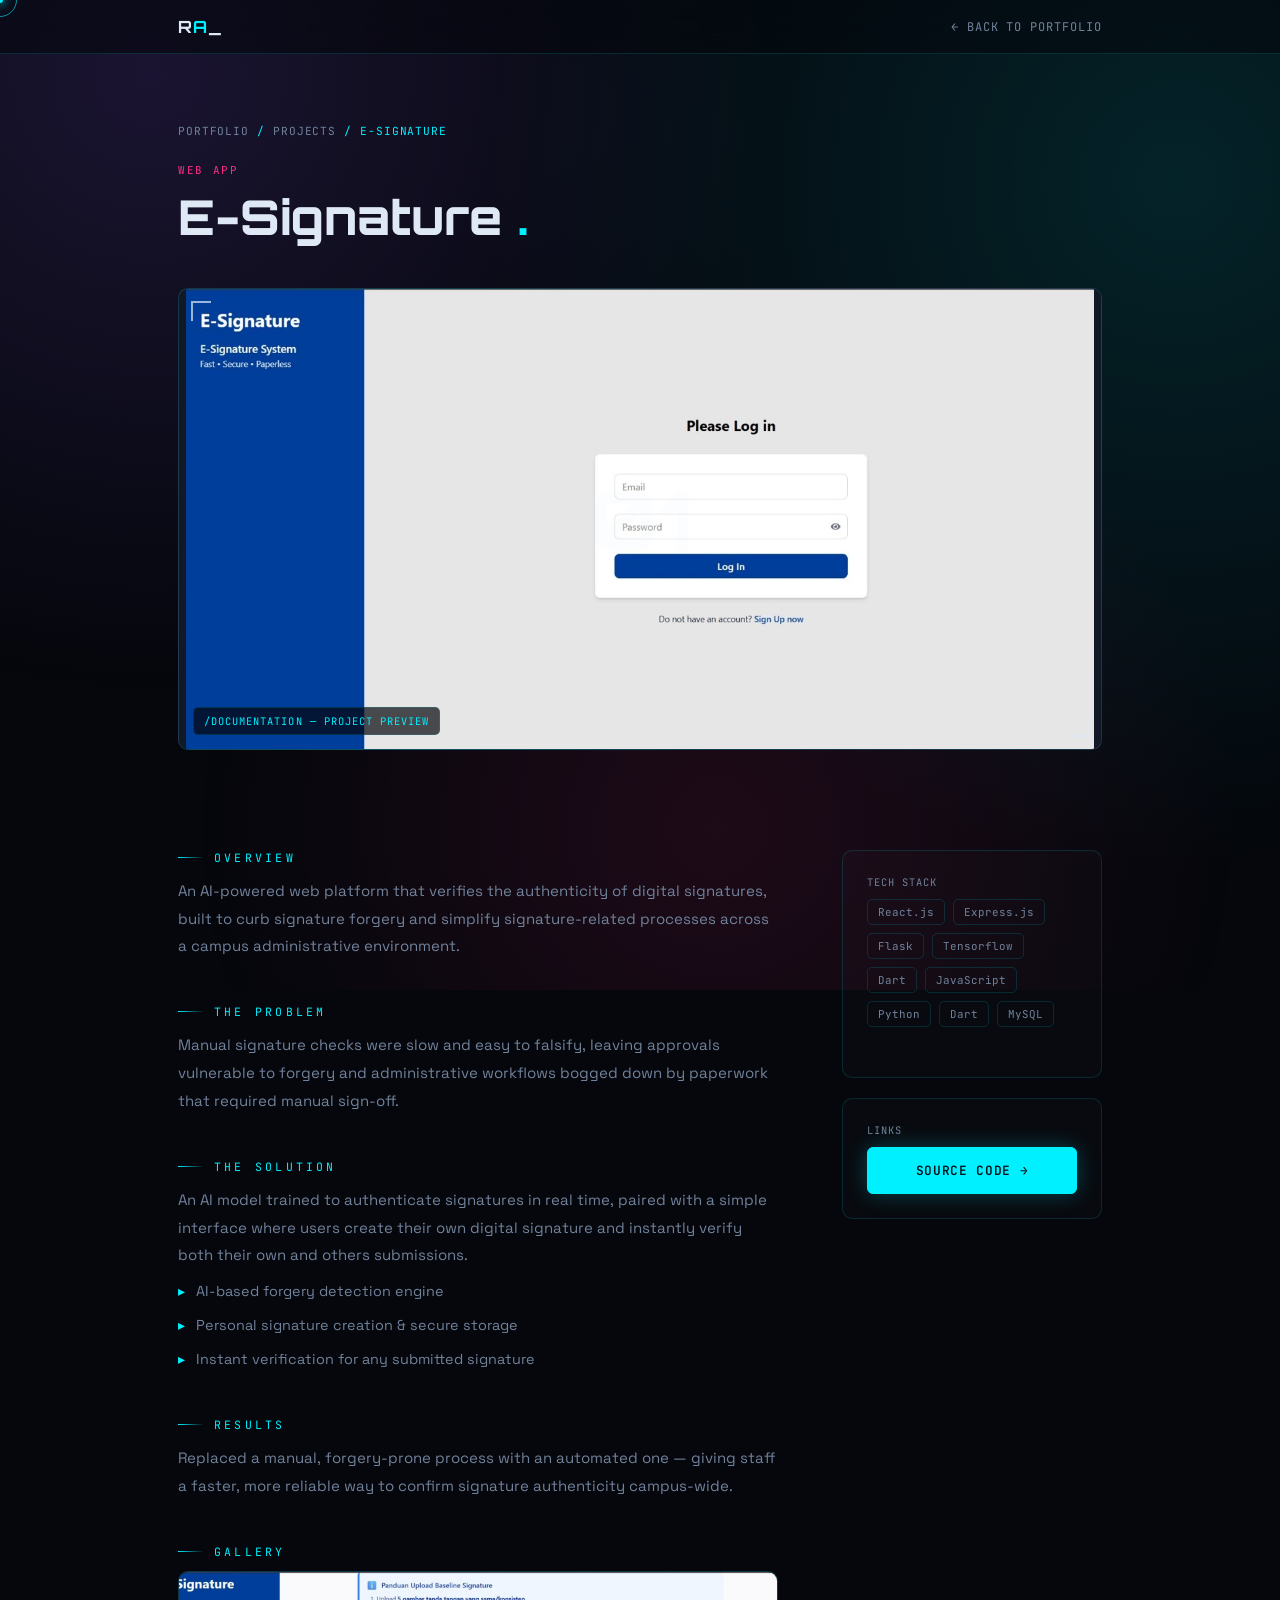
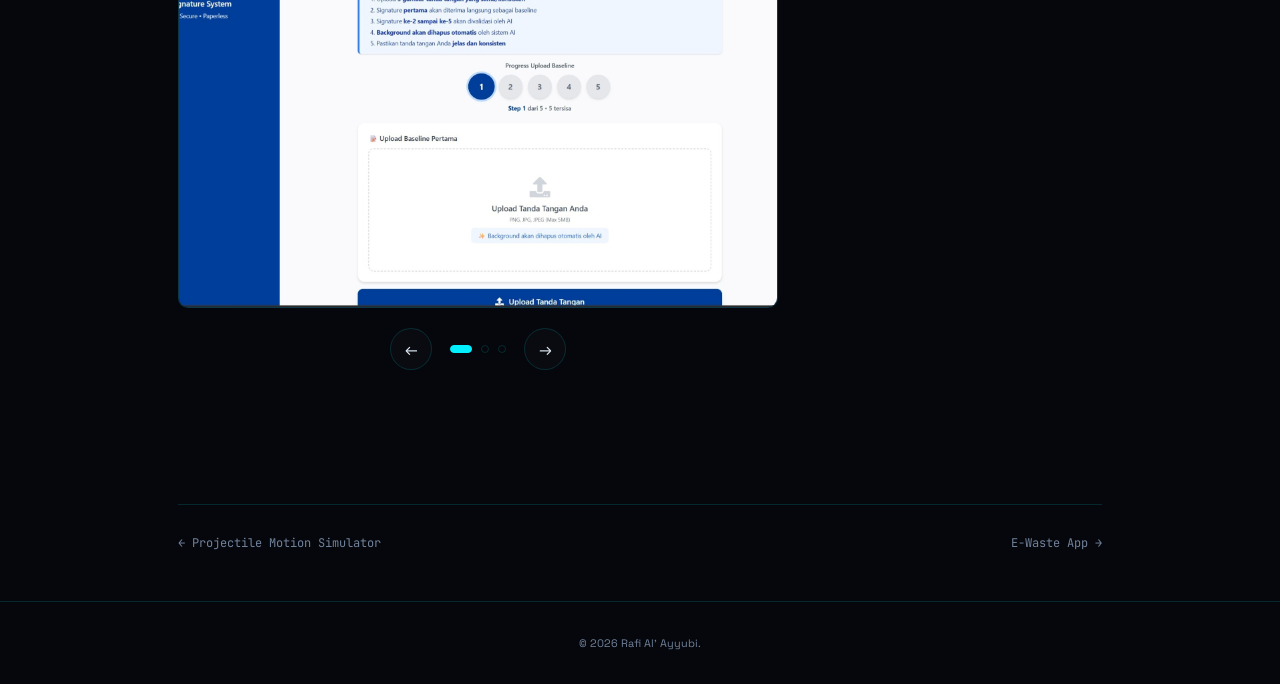
==== commit 42ea425d: "little changes" ====
--- a/project.html
+++ b/project.html
@@ -7,6 +7,11 @@
 <link rel="preconnect" href="https://fonts.googleapis.com">
 <link href="https://fonts.googleapis.com/css2?family=Orbitron:wght@500;600;700;800&family=Space+Grotesk:wght@400;500;600;700&family=JetBrains+Mono:wght@400;500;600&display=swap" rel="stylesheet">
 <link rel="stylesheet" href="css/style.css">
+<link rel="icon" href="assets/favicon.ico" sizes="any">
+<link rel="icon" type="image/png" sizes="512x512" href="assets/favicon-512.png">
+<link rel="apple-touch-icon" sizes="180x180" href="assets/apple-touch-icon.png">
+<link rel="icon" type="image/png" sizes="192x192" href="assets/android-chrome-192x192.png">
+<link rel="icon" type="image/png" sizes="512x512" href="assets/android-chrome-512x512.png">
 </head>
 <body data-page="project">
 
--- a/css/style.css
+++ b/css/style.css
@@ -111,6 +111,8 @@
   background:var(--void);
   display:flex; align-items:center; justify-content:center;
   transition:opacity .6s ease, visibility .6s ease;
+  height:100vh;
+  height:100dvh;
 }
 #preloader.done{ opacity:0; visibility:hidden; pointer-events:none; }
 .pre-inner{text-align:center;}
@@ -129,6 +131,8 @@
   clip-path: circle(0% at 50% 50%);
   transition: clip-path .6s cubic-bezier(.65,0,.35,1);
   pointer-events:none;
+  height:100vh;
+  height:100dvh;
 }
 .page-transition.active{ clip-path: circle(150% at 50% 50%); pointer-events:all; }
 .pt-inner{ text-align:center; font-family:var(--mono); color:var(--cyan); letter-spacing:.14em; text-transform:uppercase; font-size:.8rem; }
@@ -141,6 +145,8 @@
   display:flex; align-items:center; justify-content:center;
   clip-path: circle(150% at 50% 50%);
   transition: clip-path .65s cubic-bezier(.65,0,.35,1);
+  height:100vh;
+  height:100dvh;
 }
 .decrypt-overlay.reveal{ clip-path: circle(0% at 50% 50%); }
 .do-inner{ text-align:center; font-family:var(--mono); color:var(--cyan); letter-spacing:.14em; text-transform:uppercase; font-size:.8rem; }
@@ -153,6 +159,8 @@
   display:flex; align-items:center; justify-content:center;
   clip-path: inset(0 0 0 0);
   transition: clip-path .9s cubic-bezier(.65,0,.35,1);
+  height:100vh;
+  height:100dvh;
 }
 .scan-overlay.reveal{ clip-path: inset(100% 0 0 0); }
 .so-inner{
@@ -671,7 +679,8 @@
   background-size:28px 28px;
 }
 .doc-cover-img{
-  position:absolute; inset:0; width:100%; height:100%; object-fit:cover; z-index:0;
+  position:absolute; inset:0; width:100%; height:100%; object-fit:contain; z-index:0;
+  background:var(--panel-2);
 }
 .doc-photo .glyph{ font-family:var(--display); font-weight:800; font-size:5rem; color:rgba(223,233,245,.1); position:relative; z-index:1; animation:glyphFloat 6s ease-in-out infinite; }
 .doc-photo .corner{ position:absolute; width:20px; height:20px; border-color:var(--cyan); opacity:.7; animation:cornerPulse 3.6s ease-in-out infinite; z-index:2; }
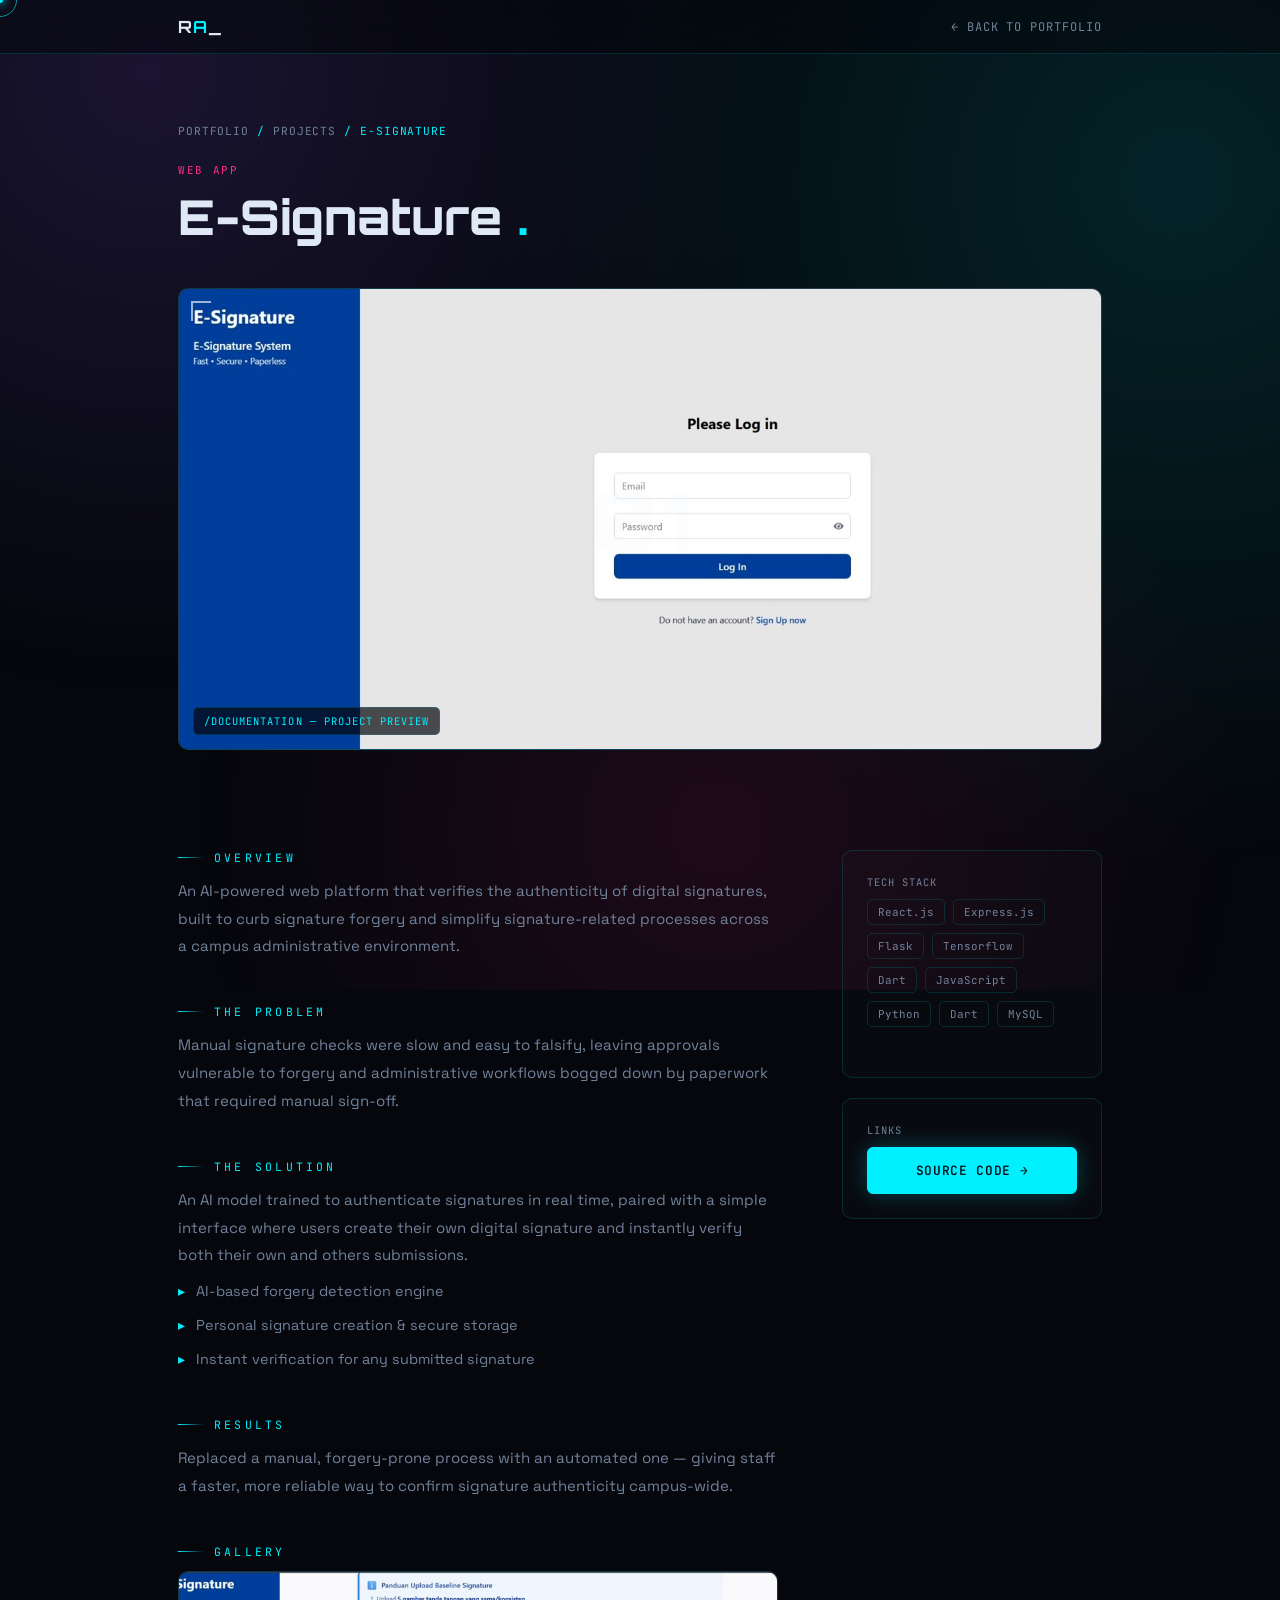
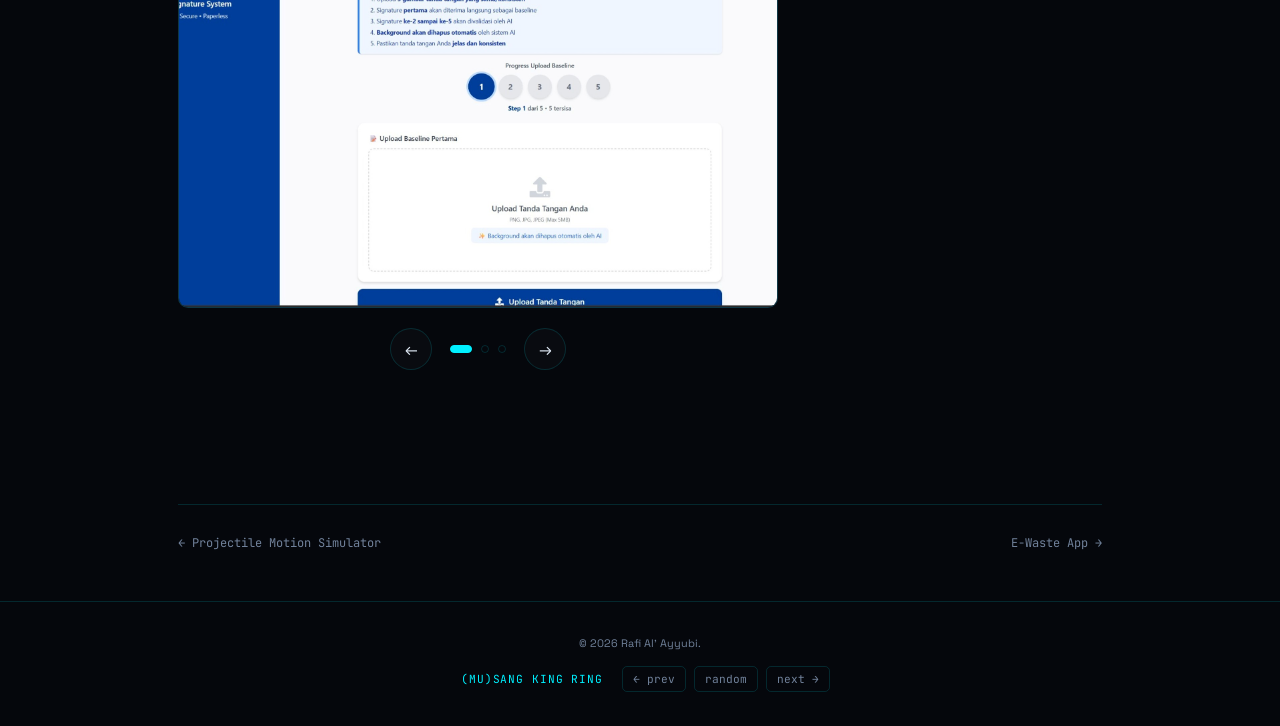
==== commit 7d8c5d29: "Merge 6d9e7616da720d633f9e24643b652e2a1fa02445 into 6cda1ec9e5b82875036c80ac37cf44e5546b7b3f" ====
--- a/project.html
+++ b/project.html
@@ -105,6 +105,12 @@
 
 <footer>
   <p>© 2026 Rafi Al' Ayyubi.</p>
+  <nav class="webring wrap" aria-label="(MU)sang King Ring">
+    <a class="webring-name" href="https://musangking.fzhnf.my.id/ring">(MU)sang King Ring</a>
+    <a href="https://musangking.fzhnf.my.id/ring/ryush1x.my.id/previous" rel="prev">← prev</a>
+    <a href="https://musangking.fzhnf.my.id/ring/random">random</a>
+    <a href="https://musangking.fzhnf.my.id/ring/ryush1x.my.id/next" rel="next">next →</a>
+  </nav>
 </footer>
 
 <script src="js/cursor.js"></script>
--- a/css/style.css
+++ b/css/style.css
@@ -108,11 +108,11 @@
 
 #preloader{
   position:fixed; inset:0; z-index:10001;
+  height:100vh;
+  height:100dvh;
   background:var(--void);
   display:flex; align-items:center; justify-content:center;
   transition:opacity .6s ease, visibility .6s ease;
-  height:100vh;
-  height:100dvh;
 }
 #preloader.done{ opacity:0; visibility:hidden; pointer-events:none; }
 .pre-inner{text-align:center;}
@@ -126,13 +126,13 @@
 
 .page-transition{
   position:fixed; inset:0; z-index:10000;
+  height:100vh;
+  height:100dvh;
   background:var(--void);
   display:flex; align-items:center; justify-content:center;
   clip-path: circle(0% at 50% 50%);
   transition: clip-path .6s cubic-bezier(.65,0,.35,1);
   pointer-events:none;
-  height:100vh;
-  height:100dvh;
 }
 .page-transition.active{ clip-path: circle(150% at 50% 50%); pointer-events:all; }
 .pt-inner{ text-align:center; font-family:var(--mono); color:var(--cyan); letter-spacing:.14em; text-transform:uppercase; font-size:.8rem; }
@@ -141,12 +141,14 @@
 
 
 .decrypt-overlay{
-  position:fixed; inset:0; z-index:10000; background:var(--void);
+  position:fixed; inset:0; z-index:10000;
+  height:100vh;
+  height:100dvh; 
+  background:var(--void);
   display:flex; align-items:center; justify-content:center;
   clip-path: circle(150% at 50% 50%);
   transition: clip-path .65s cubic-bezier(.65,0,.35,1);
-  height:100vh;
-  height:100dvh;
+  
 }
 .decrypt-overlay.reveal{ clip-path: circle(0% at 50% 50%); }
 .do-inner{ text-align:center; font-family:var(--mono); color:var(--cyan); letter-spacing:.14em; text-transform:uppercase; font-size:.8rem; }
@@ -215,7 +217,7 @@
 }
 body[data-page="project"] header, body[data-page="resume"] header{ position:sticky; }
 
-nav{
+header nav{
   max-width:var(--maxw); margin:0 auto; padding:16px 28px;
   display:flex; align-items:center; justify-content:space-between;
 }
@@ -679,7 +681,7 @@
   background-size:28px 28px;
 }
 .doc-cover-img{
-  position:absolute; inset:0; width:100%; height:100%; object-fit:contain; z-index:0;
+  position:absolute; inset:0; width:100%; height:100%; object-fit:cover; z-index:0;
   background:var(--panel-2);
 }
 .doc-photo .glyph{ font-family:var(--display); font-weight:800; font-size:5rem; color:rgba(223,233,245,.1); position:relative; z-index:1; animation:glyphFloat 6s ease-in-out infinite; }
@@ -781,6 +783,11 @@
   font-family:var(--mono); font-size:.72rem; color:var(--cyan); display:flex; align-items:center; gap:8px;
 }
 body[data-page="project"] footer p, body[data-page="resume"] footer p{ text-align:center; font-size:.68rem; color:var(--muted); }
+.webring{display:flex; align-items:center; flex-wrap:wrap; justify-content:center; gap:8px; margin-top:16px; font-family:var(--mono); font-size:.7rem;}
+.webring a{display:inline-flex; align-items:center; padding:5px 10px; border-radius:5px; border:1px solid var(--panel-border); color:var(--muted); transition:.25s;}
+.webring a:not(.webring-name):hover{color:var(--cyan); border-color:var(--cyan); background:rgba(0,240,255,.06);}
+.webring .webring-name{border-color:transparent; letter-spacing:.08em; text-transform:uppercase; color:var(--cyan);}
+body[data-page="home"] .webring{justify-content:flex-start;}
 
 
 .resume-hero{padding:70px 0 24px;}
